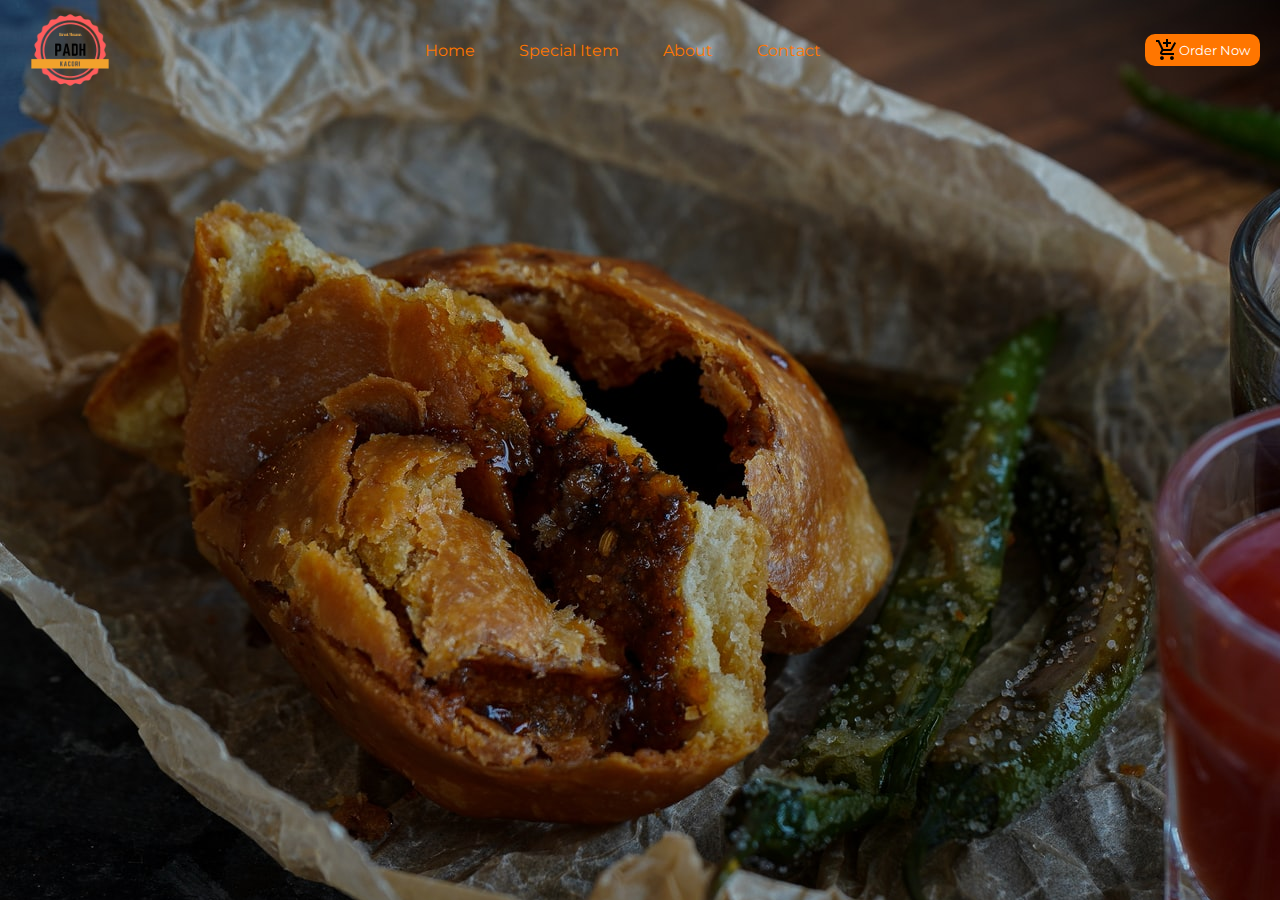
==== index.html @ 2f67f9a3 "first commit" ====
<!DOCTYPE html>
<html lang="en">

<head>
    <meta charset="UTF-8">
    <meta http-equiv="X-UA-Compatible" content="IE=edge">
    <meta name="viewport" content="width=device-width, initial-scale=1.0">
    <link rel="stylesheet" href="style.css">
    <link href = "https://fonts.googleapis.com/icon?family=Material+Icons" rel = "stylesheet">
    <title>PADH-Kachodi</title>
</head>

<body>
    <section class="sec_1">
        <div class="navbar">
            <img src="images/PADH-removebg-preview.png" alt="" class="logo">
            <nav class="navitem">
                <a href="index.html" class="navlink">Home</a> 
                <a href="special.html" class="navlink">Special Item</a>
                <a href="About.html" class="navlink">About</a>
                <a href="Contact.html" class="navlink">Contact</a>
            </nav>
            <button class="btn">
              <img class="icon" src="images/outline_add_shopping_cart_black_24dp.png" alt=""> Order Now
              </button>
        </div>
    </section>
</body>

</html>
---- style.css ----
/* Font export */
@import url('https://fonts.googleapis.com/css2?family=Montserrat&family=Pacifico&display=swap');
*{
    margin: 0;
    padding: 0;
    box-sizing: border-box;
    background: url(photo-1591465619385-1ef36826b8bd.jpeg) no-repeat ;
    z-index: 1; 
    font-family: 'Montserrat', sans-serif;
    scroll-behavior: smooth;
}
/* Logo  */
.logo{
    margin-left: 20px;
    color: #FF7600;
    font-weight: bold;
    max-width: 100px;
    max-height: 100px;
   background: none;
}
/* Background image */
.sec_1{
    height: 100%;
    width: 100%;
   
}
/* Navbar */
.navbar{
    display: flex;
    flex-direction: row;
   align-items: center;
    justify-content: space-between ;
}
.navitem{
  background: none;  
}
.navlink{
    align-items: center;
    justify-content: space-between;
    text-decoration: none;
    color: #FF7600;
    background: none;
    margin: 20px;
    
    
}
/* Botton */
.btn{
    margin: 20px;
    display: flex;
    padding: 4px 10px;
    align-items: center;
    color: white;
    background: #FF7600;
    border: none;
    border-radius: 10px;
}
.icon{
    background: #FF7600;
}
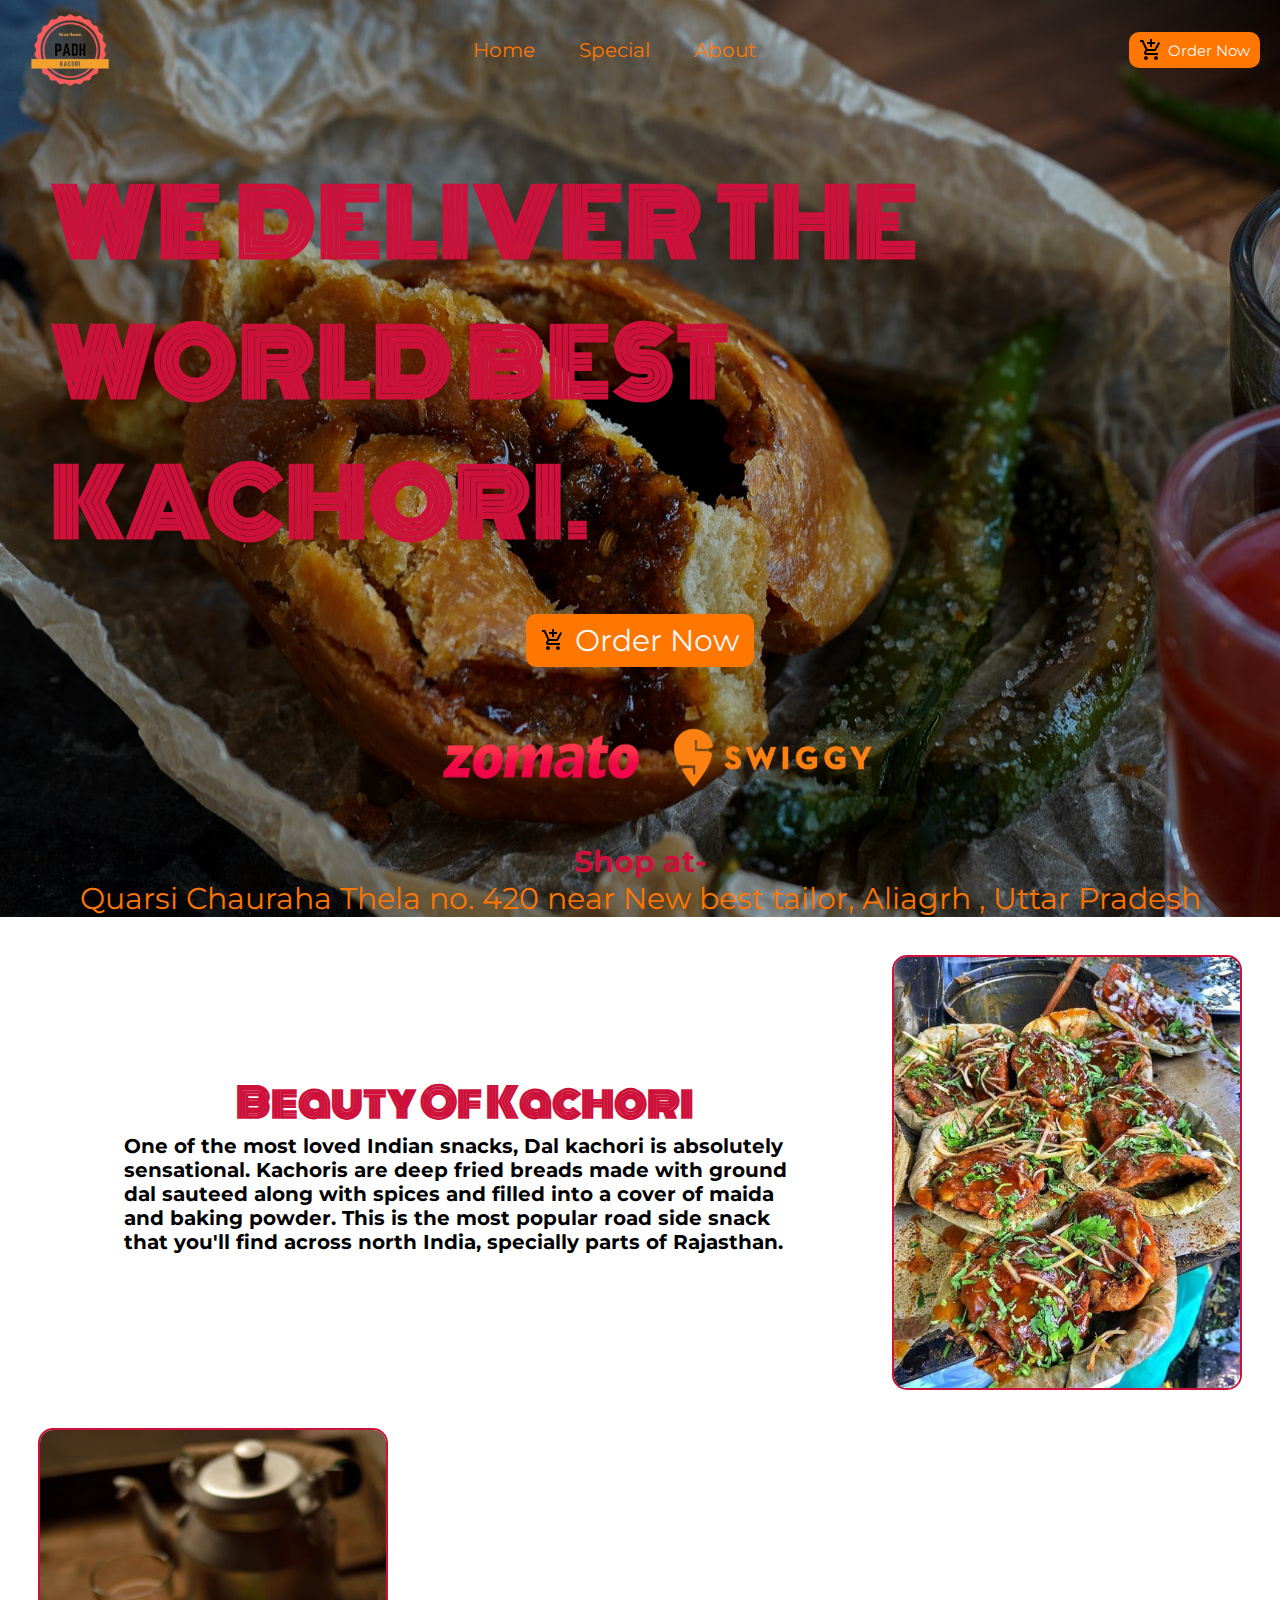
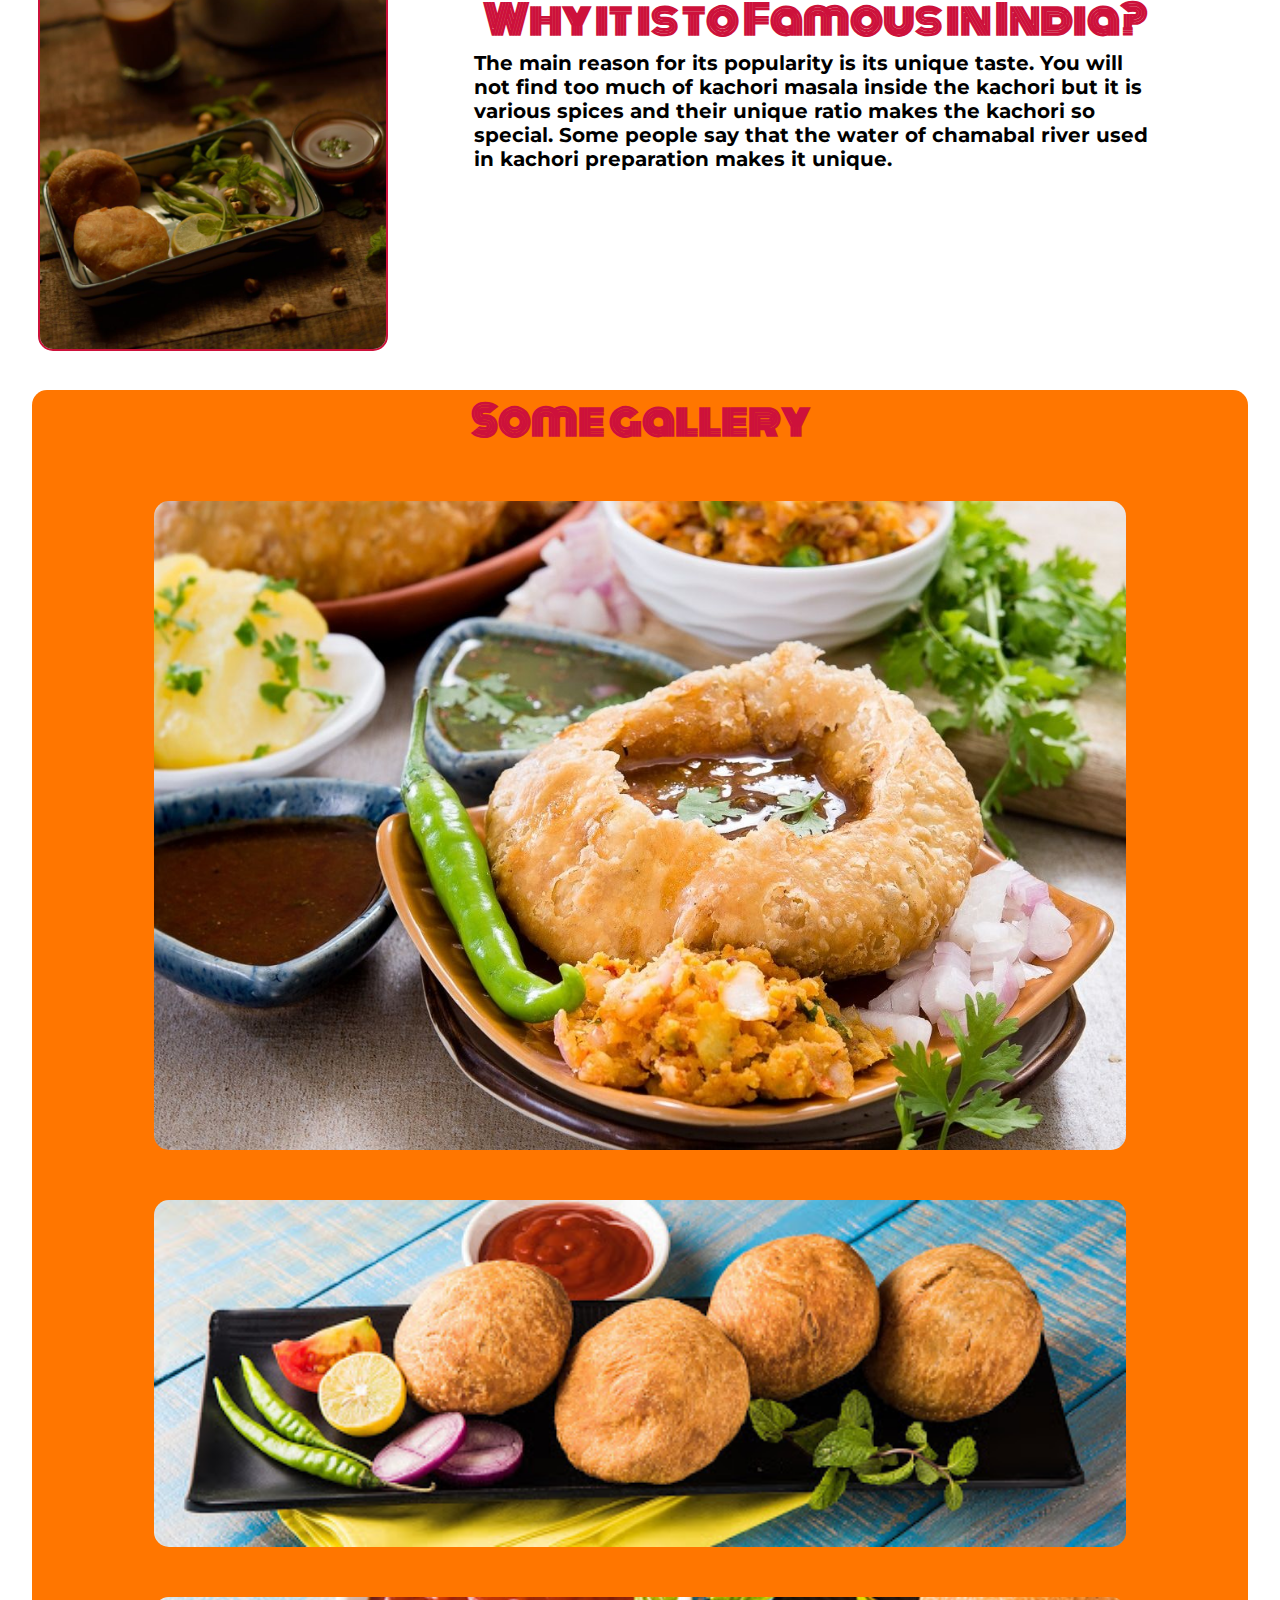
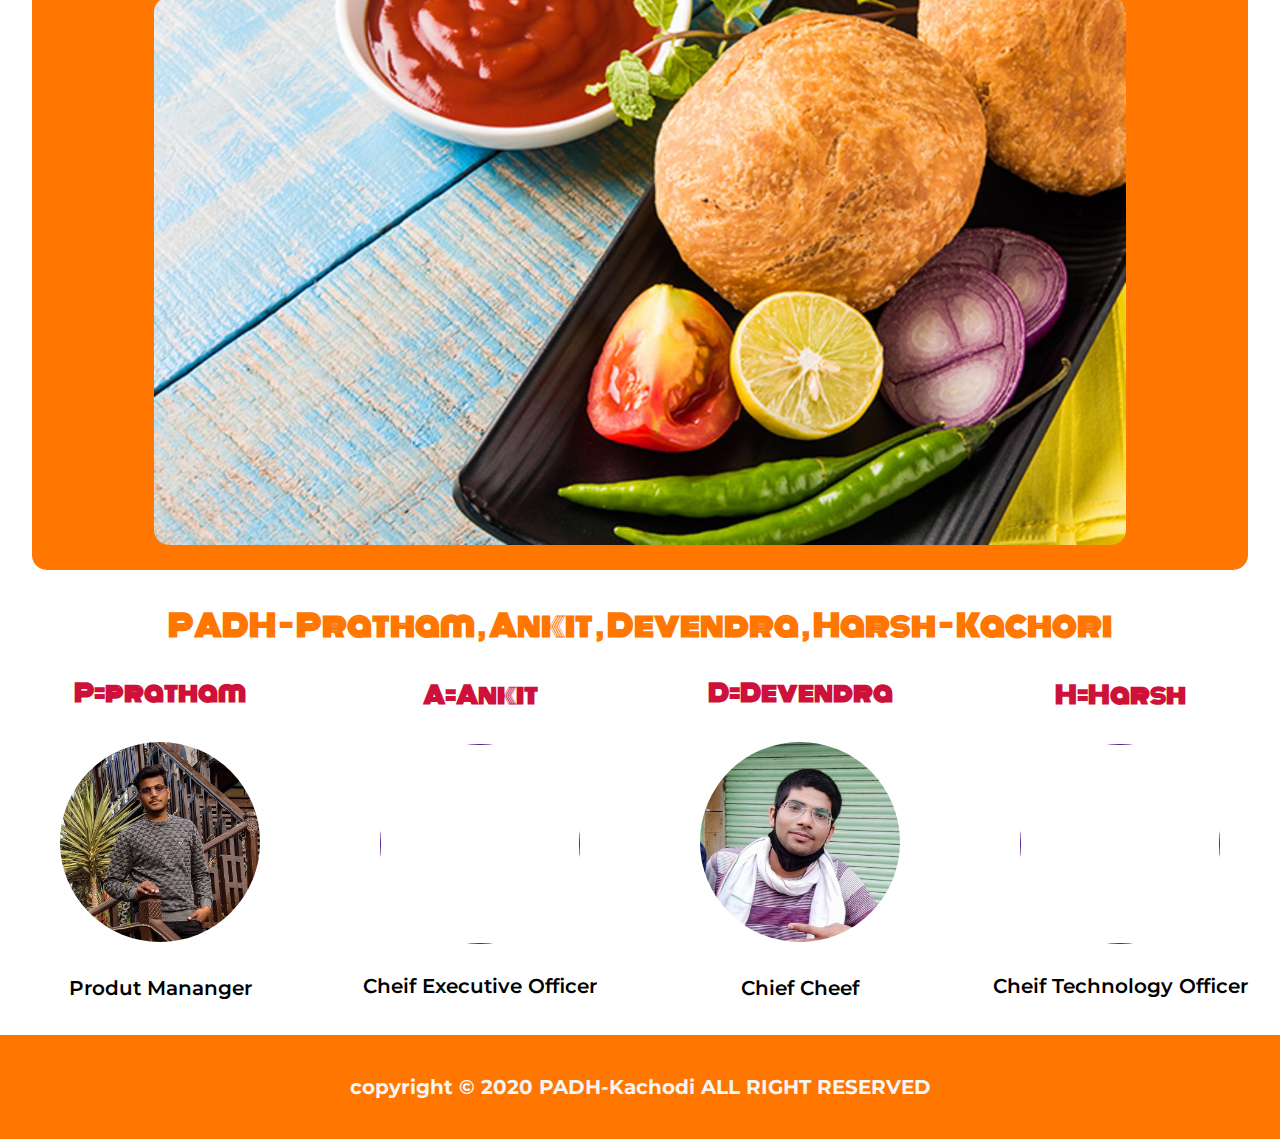
==== commit dfe13fc9: "Add files via upload" ====
--- a/index.html
+++ b/index.html
@@ -6,25 +6,114 @@
     <meta http-equiv="X-UA-Compatible" content="IE=edge">
     <meta name="viewport" content="width=device-width, initial-scale=1.0">
     <link rel="stylesheet" href="style.css">
-    <link href = "https://fonts.googleapis.com/icon?family=Material+Icons" rel = "stylesheet">
+    <link href="https://fonts.googleapis.com/icon?family=Material+Icons" rel="stylesheet">
     <title>PADH-Kachodi</title>
 </head>
 
 <body>
-    <section class="sec_1">
-        <div class="navbar">
-            <img src="images/PADH-removebg-preview.png" alt="" class="logo">
-            <nav class="navitem">
-                <a href="index.html" class="navlink">Home</a> 
-                <a href="special.html" class="navlink">Special Item</a>
-                <a href="About.html" class="navlink">About</a>
-                <a href="Contact.html" class="navlink">Contact</a>
-            </nav>
-            <button class="btn">
-              <img class="icon" src="images/outline_add_shopping_cart_black_24dp.png" alt=""> Order Now
-              </button>
+    <section class="mainsec">
+        <section class="sec_1">
+            <div class="navbar">
+                <img src="images/PADH-removebg-preview.png" alt="" class="logo">
+                <nav class="navitem">
+                    <a href="index.html" class="navlink">Home</a>
+                    <a href="special.html" class="navlink">Special</a>
+                    <a href="About.html" class="navlink">About</a>
+                    
+                </nav>
+                <button class="btn">
+                    <img class="icon" src="images/outline_add_shopping_cart_black_24dp.png" alt="">
+                    <p class="order_1">Order Now</p>
+                </button>
+
+            </div>
+
+        </section>
+
+        <section class="sec_2">
+            <div class="slogen">
+                WE DELIVER THE WORLD BEST KACHORI.
+            </div>
+            <button class="btn_2"> <img class="icon" src="images/outline_add_shopping_cart_black_24dp.png" alt="">
+                <p class="order">Order Now</p>
+            </button>
+            <div class="orderon">
+                <img class="orderimg" src="images/Zomato_company_logo.png" alt="zomato" class="ordersite">
+                <img class="orderimg" src="images/1200px-Swiggy_logo.svg.png" alt="swigy" class="ordersite">
+            </div>
+        </section>
+        <section class="sec_3">
+            <div class="shopaddress">
+                <h2 class="shopadd">Shop at-</h2>
+                <p class="add">Quarsi Chauraha Thela no. 420 near New best tailor, Aliagrh , Uttar Pradesh</p>
+            </div>
+        </section>
+    </section>
+    <div class="part2">
+        <h2 class="variable">
+            Beauty Of Kachori
+            <p class="txtpara">
+                One of the most loved Indian snacks, Dal kachori is absolutely sensational. Kachoris are deep fried
+                breads
+                made with ground dal sauteed along with spices and filled into a cover of maida and baking powder. This
+                is
+                the most popular road side snack that you'll find across north India, specially parts of Rajasthan.
+            </p>
+        </h2>
+
+        <img src="images/5198413.jpg" alt="" class="poster1">
+    </div>
+    <div class="part2">
+        <img src="images/5198552.jpg" alt="" class="poster1">
+        <h2 class="variable">
+            Why it is to Famous in India?
+            <p class="txtpara">
+                The main reason for its popularity is its unique taste. You will not find too much of kachori masala
+                inside the kachori but it is various spices and their unique ratio makes the kachori so special. Some
+                people say that the water of chamabal river used in kachori preparation makes it unique.
+            </p>
+        </h2>
+    </div>
+    <div class="imggallery">
+        <h1 class="imgcontext">Some gallery</h1>
+        <img class="gallery" src="images/5199330.jpg" alt="">
+         <img class="gallery" src="images/unnamed.jpeg" alt="">
+        <img class="gallery" src="images/57289815.jpeg" alt="">
+       
+    </div>
+    <section class="aboutus">
+         <h1 class="about">PADH - Pratham , Ankit , Devendra , Harsh - Kachori </h1>
+    <Div class="partners">
+       
+        <div class="asec">
+            <h2 class="discription">P=pratham</h2>
+            <a href=""><img src="images/pratham.jpg" alt="" class="partnerface"></a>
+            <p class="positionin">Produt Mananger</p>
         </div>
-    </section>
+        <div class="asec">
+            <h2 class="discription">A=Ankit</h2>
+            <a href=""><img src="images/ankit.jpg" alt="" class="partnerface"></a>
+            <p class="positionin"> Cheif Executive Officer</p>
+        </div>
+        <div class="asec">
+            <h2 class="discription">D=Devendra</h2>
+            <a href=""><img src="images/devendra.jpg" alt="" class="partnerface"></a>
+            <p class="positionin">Chief Cheef</p>
+        </div>
+        <div class="asec">
+            <h2 class="discription">H=Harsh</h2>
+            <a href=""><img src="images/myimg.jpg" alt="" class="partnerface"></a>
+            <p class="positionin">Cheif Technology Officer</p>
+        </div>
+    </Div>
+</section>
+<footer class="foot">
+    <div class="footcontaion">
+        <h2 class="copyright">
+            copyright &copy; 2020 PADH-Kachodi ALL RIGHT RESERVED
+        </h2>
+    </div>
+</footer>
 </body>
 
 </html>--- a/style.css
+++ b/style.css
@@ -1,14 +1,23 @@
 /* Font export */
 @import url('https://fonts.googleapis.com/css2?family=Montserrat&family=Pacifico&display=swap');
+@import url('https://fonts.googleapis.com/css2?family=Courgette&display=swap');
+@import url('https://fonts.googleapis.com/css2?family=Anton&family=Monoton&display=swap');
 *{
     margin: 0;
     padding: 0;
     box-sizing: border-box;
-    background: url(photo-1591465619385-1ef36826b8bd.jpeg) no-repeat ;
-    z-index: 1; 
+
     font-family: 'Montserrat', sans-serif;
     scroll-behavior: smooth;
 }
+.mainsec{
+    background: url(images/photo-1591465619385-1ef36826b8bd.jpeg) no-repeat;
+    z-index: 1; 
+   max-width: 100%;  
+}
+
+
+
 /* Logo  */
 .logo{
     margin-left: 20px;
@@ -41,6 +50,7 @@
     color: #FF7600;
     background: none;
     margin: 20px;
+    font-size: 20px;
     
     
 }
@@ -48,13 +58,247 @@
 .btn{
     margin: 20px;
     display: flex;
-    padding: 4px 10px;
+    padding: 6px 10px;
     align-items: center;
     color: white;
     background: #FF7600;
     border: none;
     border-radius: 10px;
 }
+.btn:hover{
+  
+    transform: scale(1.1);
+    transition: 250ms ;
+    
+}
+.order_1{
+    color: whitesmoke;
+    margin-left: 5px;
+    font-size: 15px;
+    }
+
 .icon{
     background: #FF7600;
+}
+.icon:hover{
+    
+    transform: scale(1.1);
+    transition: 250ms ;
+}
+.sec_1{
+    background: none;
+}
+/* Slogen */
+.sec_2{
+    display: flex;
+    flex-direction: column;
+    justify-content: center;
+    align-items: center;
+}
+.slogen{
+    display: flex;
+    background: none;
+    margin: 20px;
+    align-items: center;
+    justify-content: center;
+    font-size: 90px;
+    color: #CD113B;
+    font-weight: 700;
+    margin-top: 4.2%;
+    margin-left: 4%;
+    font-family: 'Monoton', cursive;
+    letter-spacing: 2px;
+    animation: Slide_up 2s ease;
+}
+.btn_2{
+    display: flex;
+    margin: 20px;
+    font-size: 30px;
+    justify-content: center;
+    padding: 8px 15px;
+    align-items: center;
+    color: white;
+    background: #FF7600;
+    border: none;
+    border-radius: 10px; 
+    animation: Slide_up 2s ease;
+}
+.order{
+color: whitesmoke;
+margin-left: 10px;
+}
+.orderon{
+    display: flex;
+    flex-direction: row;
+    margin-top: 2%;
+    margin-right: 30px;
+}
+.orderimg{
+    max-width: 200px;
+    margin: 4%;
+    animation: Slide_up 2s ease;
+}
+/* Shopaddress */
+.shopaddress{
+    display: flex;
+    flex-direction: column;
+    margin-top: 3%;
+    align-items: center;
+    color: #FF7600;
+    animation: Slide_up 2s ease;
+}
+.shopadd{
+    color: #CD113B;
+    align-items: center;
+    font-size: 30px;
+    animation: Slide_up 2s ease;
+}
+.add{
+    font-size: 30px;
+    align-items: center;
+    animation: Slide_up 2s ease;
+}
+
+/* Section two  */
+
+
+.part2{
+    display: flex;
+    margin: 3%;
+    justify-content: space-around;
+    align-items: center;
+    
+}
+.variable{
+    display: flex;
+    flex-direction: column;
+    align-items: center;
+    justify-content: center;
+    color: #CD113B;
+    font-size: 40px;
+    margin-bottom: 20px;
+    font-family: 'Monoton', cursive;
+    
+
+}
+.txtpara{
+    color: black;
+    font-size: 20px;
+    width: 80%;
+    
+}
+.poster1{
+    width: 350px;
+   justify-content: right;
+   border: 2px solid #CD113B;
+   border-radius: 15px;
+ 
+}
+.poster1:hover{
+    transform: scale(1.1);
+    transition: 250ms ;
+}
+@keyframes Slide_up {
+    0%{
+        transform: translateY(250px);
+    }
+    100%{
+        transform: translateY(0);
+    }
+}
+
+.linkall{
+    text-decoration: none;
+}
+
+/* Image Gallery */
+
+.imggallery{
+ display: flex;
+ flex-direction: column;
+ align-items: center;
+ justify-content: center;
+ margin-top: 3%;
+ width: 95%;
+ margin: 2.5%;
+ border-radius: 15px;
+ background-color: #FF7600;
+
+}
+
+.imgcontext{
+    color: #CD113B;
+    font-family: 'Monoton', cursive;
+    font-size: 40px;
+    margin-bottom: 2%;
+}
+.gallery{
+    border-radius: 15px;
+    width: 80%;
+    margin: 25px;
+}
+.gallery:hover{
+    transform: scale(1.1);
+    transition: 250ms ;
+}
+
+/* About OurSelf */
+.about{
+    display: flex;
+    align-items: center;
+    justify-content: center;
+    color:#FF7600;
+    font-family: 'Monoton', cursive;
+    font-size: 30px;
+    margin-bottom: 2%;
+}
+.partners{
+    display: flex;
+    flex-direction: row;
+    align-items: center;
+    justify-content: center;
+}
+.asec{
+    display: flex;
+    align-items: center;
+    justify-content: center;
+    flex-direction: column;
+    width: 90%;
+}
+.discription{
+color: #CD113B;
+font-family: 'Monoton', cursive;
+
+}
+.partnerface{
+    width: 200px;
+    height: 200px;
+    border-radius: 50%;
+    margin: 30px; 
+}
+.partnerface:hover{
+    transform: scale(1.2);
+    transition: .8s;
+}
+.positionin{
+    align-items: center;
+    font-size: 20px;
+    margin-bottom: 3%;
+    color: black;
+    font-weight: 600;
+
+}
+.foot{
+    margin-top: 2%;
+       display: flex;
+    align-items: center;
+    justify-content: center;
+    background-color: #FF7600;
+    padding: 40px;
+}
+.copyright{
+    display: flex;
+    flex-wrap: wrap;
+    font-size: 20px;
+    color: whitesmoke;
 }